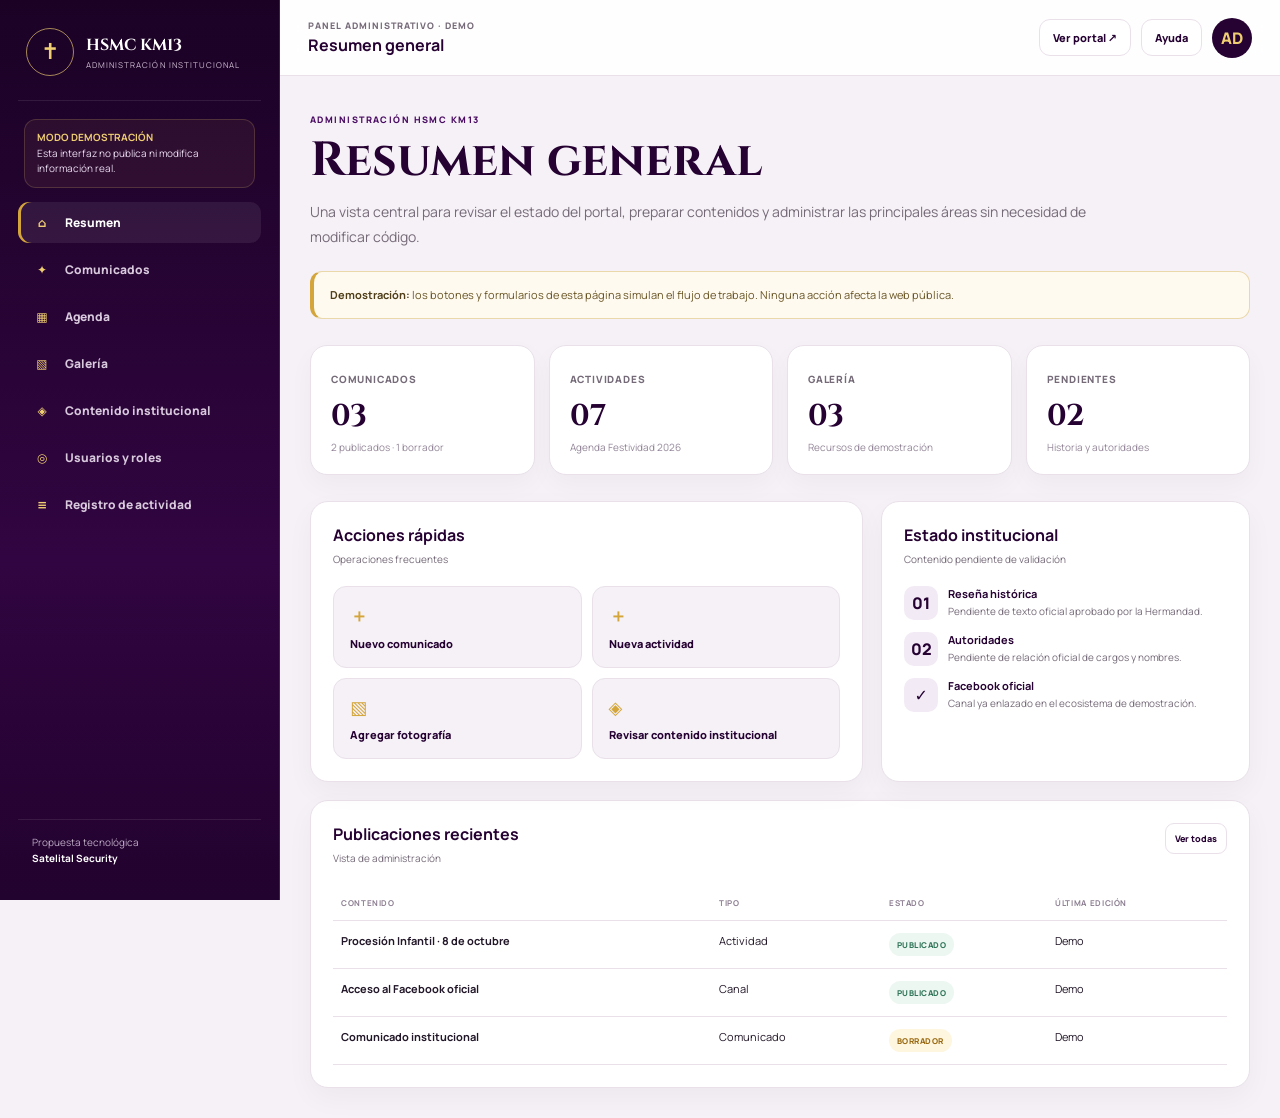
==== admin-demo.html @ 3f267cab "Crear panel administrativo de demostración HSMC KM13" ====
<!doctype html>
<html lang="es">
<head>
<meta charset="utf-8">
<meta name="viewport" content="width=device-width,initial-scale=1,viewport-fit=cover">
<meta name="theme-color" content="#260233">
<title>HSMC KM13 | Panel Administrativo · Demo</title>
<meta name="description" content="Demostración del panel administrativo para la propuesta institucional HSMC KM13.">
<link rel="preconnect" href="https://fonts.googleapis.com">
<link rel="preconnect" href="https://fonts.gstatic.com" crossorigin>
<link href="https://fonts.googleapis.com/css2?family=Cinzel:wght@600;700;800&family=Manrope:wght@400;500;600;700;800&display=swap" rel="stylesheet">
<style>
:root{
  --purple:#260233;--purple2:#4a0b63;--gold:#d4a53b;--gold2:#f0cf72;--ink:#221728;
  --muted:#756a78;--line:#e9e0ea;--paper:#fff;--bg:#f5f1f6;--ok:#31765a;--warn:#9a6a12;
  --shadow:0 18px 55px rgba(38,2,51,.10);--sidebar:280px;
}
*{box-sizing:border-box}html{scroll-behavior:smooth}body{margin:0;background:var(--bg);color:var(--ink);font-family:Manrope,system-ui,sans-serif;-webkit-font-smoothing:antialiased}button,input,textarea,select{font:inherit}button,a{touch-action:manipulation}.app{min-height:100vh;display:grid;grid-template-columns:var(--sidebar) 1fr}.sidebar{position:sticky;top:0;height:100vh;background:linear-gradient(180deg,#1b0225,#310541 62%,#22022e);color:#fff;padding:24px 18px;border-right:1px solid rgba(240,207,114,.16);z-index:30}.brand{display:flex;gap:12px;align-items:center;padding:4px 8px 24px;border-bottom:1px solid rgba(255,255,255,.09)}.brand-mark{width:48px;height:48px;border:1px solid rgba(240,207,114,.65);border-radius:50%;display:grid;place-items:center;color:var(--gold2);font-family:Cinzel,serif;font-size:22px}.brand strong{font-family:Cinzel,serif;display:block;font-size:16px}.brand span{display:block;margin-top:3px;color:#cdbdd2;font-size:8px;letter-spacing:.13em;text-transform:uppercase}.demo-badge{margin:18px 6px 14px;padding:10px 12px;border:1px solid rgba(240,207,114,.18);border-radius:12px;background:rgba(240,207,114,.06);color:#eadbf0;font-size:10px;line-height:1.55}.demo-badge b{color:var(--gold2)}.nav{display:grid;gap:6px}.nav button{width:100%;border:0;background:transparent;color:#d8c9dd;text-align:left;padding:12px 12px;border-radius:11px;display:flex;align-items:center;gap:11px;font-weight:800;font-size:12px;cursor:pointer}.nav button:hover,.nav button.active{background:rgba(255,255,255,.075);color:#fff}.nav button.active{box-shadow:inset 3px 0 0 var(--gold)}.nav .icon{width:24px;text-align:center;color:var(--gold2)}.sidebar-foot{position:absolute;left:18px;right:18px;bottom:20px;padding:14px;border-top:1px solid rgba(255,255,255,.09);color:#bcaac3;font-size:10px;line-height:1.6}.sidebar-foot strong{color:#fff}.main{min-width:0}.topbar{position:sticky;top:0;z-index:20;min-height:76px;background:rgba(255,255,255,.93);backdrop-filter:blur(14px);border-bottom:1px solid var(--line);display:flex;align-items:center;justify-content:space-between;gap:18px;padding:12px 28px}.menu{display:none;border:1px solid var(--line);background:#fff;border-radius:10px;padding:8px 10px}.top-title small{display:block;color:var(--muted);font-size:9px;letter-spacing:.11em;text-transform:uppercase;font-weight:900}.top-title strong{display:block;color:var(--purple);font-size:16px;margin-top:2px}.top-actions{display:flex;align-items:center;gap:10px}.preview-link,.ghost-btn,.primary-btn{border-radius:11px;padding:10px 13px;font-size:11px;font-weight:900;text-decoration:none;border:1px solid var(--line);cursor:pointer}.preview-link,.ghost-btn{background:#fff;color:var(--purple)}.primary-btn{background:linear-gradient(135deg,var(--gold2),var(--gold));color:#2b1830;border-color:transparent}.avatar{width:40px;height:40px;border-radius:50%;background:var(--purple);color:var(--gold2);display:grid;place-items:center;font-weight:900}.content{padding:30px}.page{display:none}.page.active{display:block}.eyebrow{color:var(--purple2);font-size:9px;font-weight:900;letter-spacing:.16em;text-transform:uppercase}.page h1{font-family:Cinzel,serif;color:var(--purple);font-size:clamp(30px,4vw,48px);line-height:1.05;margin:8px 0 10px}.lede{color:var(--muted);max-width:820px;line-height:1.75;font-size:14px}.notice{margin:22px 0;padding:14px 16px;border:1px solid #ead8ab;border-left:4px solid var(--gold);background:#fffaf0;border-radius:12px;color:#695524;font-size:11px;line-height:1.6}.notice strong{color:#4e3d16}.metrics{display:grid;grid-template-columns:repeat(4,1fr);gap:14px;margin:26px 0}.metric{background:#fff;border:1px solid var(--line);border-radius:17px;padding:20px;box-shadow:0 10px 26px rgba(38,2,51,.035)}.metric span{color:var(--muted);font-size:10px;font-weight:900;text-transform:uppercase;letter-spacing:.08em}.metric b{display:block;color:var(--purple);font-family:Cinzel,serif;font-size:30px;margin-top:8px}.metric small{display:block;color:#938698;font-size:10px;margin-top:4px}.grid-2{display:grid;grid-template-columns:1.2fr .8fr;gap:18px}.card{background:#fff;border:1px solid var(--line);border-radius:18px;padding:22px;box-shadow:0 10px 28px rgba(38,2,51,.04)}.card-head{display:flex;align-items:flex-start;justify-content:space-between;gap:15px;margin-bottom:18px}.card h2{font-size:16px;color:var(--purple);margin:0}.card-head small{color:var(--muted);font-size:10px}.quick{display:grid;grid-template-columns:repeat(2,1fr);gap:10px}.quick button{border:1px solid var(--line);background:var(--bg);border-radius:13px;padding:16px;text-align:left;color:var(--purple);font-weight:900;font-size:11px;cursor:pointer}.quick button span{display:block;color:var(--gold);font-size:18px;margin-bottom:8px}.quick button:hover{background:#fff}.table{width:100%;border-collapse:collapse}.table th,.table td{text-align:left;padding:12px 8px;border-bottom:1px solid var(--line);font-size:11px;vertical-align:top}.table th{color:#8b7d90;text-transform:uppercase;letter-spacing:.08em;font-size:8px}.pill{display:inline-flex;align-items:center;gap:6px;padding:6px 8px;border-radius:999px;font-size:8px;font-weight:900;text-transform:uppercase;letter-spacing:.06em}.pill.ok{background:#edf7f2;color:var(--ok)}.pill.draft{background:#fff6df;color:var(--warn)}.pill.wait{background:#f2eef5;color:var(--purple)}.activity{display:grid;gap:12px}.activity-item{display:grid;grid-template-columns:34px 1fr;gap:10px}.activity-dot{width:34px;height:34px;border-radius:10px;background:#f2eaf4;color:var(--purple);display:grid;place-items:center;font-weight:900}.activity-item strong{display:block;font-size:11px;color:var(--purple)}.activity-item span{display:block;color:var(--muted);font-size:10px;margin-top:3px;line-height:1.5}.toolbar{display:flex;gap:10px;flex-wrap:wrap;margin:22px 0}.search{flex:1;min-width:220px;border:1px solid var(--line);background:#fff;border-radius:11px;padding:11px 13px}.list-grid{display:grid;gap:12px}.item-card{background:#fff;border:1px solid var(--line);border-radius:16px;padding:18px;display:grid;grid-template-columns:1fr auto;gap:20px;align-items:center}.item-card small{color:var(--purple2);font-size:8px;font-weight:900;letter-spacing:.1em;text-transform:uppercase}.item-card h3{color:var(--purple);font-size:15px;margin:5px 0}.item-card p{color:var(--muted);font-size:11px;line-height:1.55;margin:0}.item-actions{display:flex;gap:7px}.mini{border:1px solid var(--line);background:#fff;border-radius:9px;padding:8px 9px;color:var(--purple);font-size:9px;font-weight:900;cursor:pointer}.agenda-board{display:grid;grid-template-columns:repeat(3,1fr);gap:12px}.agenda-card{background:#fff;border:1px solid var(--line);border-radius:16px;padding:18px}.agenda-date{display:flex;align-items:flex-end;gap:8px}.agenda-date b{font-family:Cinzel,serif;color:var(--purple);font-size:30px;line-height:1}.agenda-date span{color:var(--gold);font-size:9px;font-weight:900;text-transform:uppercase}.agenda-card h3{font-size:13px;color:var(--purple);margin:12px 0 4px}.agenda-card p{margin:0;color:var(--muted);font-size:10px;line-height:1.5}.gallery-admin{display:grid;grid-template-columns:repeat(3,1fr);gap:12px}.media-card{background:#fff;border:1px solid var(--line);border-radius:16px;overflow:hidden}.media-card img{width:100%;aspect-ratio:16/10;object-fit:cover}.media-body{padding:13px}.media-body strong{display:block;color:var(--purple);font-size:11px}.media-body span{display:block;color:var(--muted);font-size:9px;margin-top:4px}.upload-box{border:2px dashed #d8cadc;background:#fbf8fc;border-radius:18px;padding:38px;text-align:center;color:var(--muted)}.upload-box b{display:block;color:var(--purple);margin:8px 0;font-size:13px}.form-grid{display:grid;grid-template-columns:1fr 1fr;gap:14px}.field{display:grid;gap:6px}.field.full{grid-column:1/-1}.field label{color:var(--purple);font-size:9px;font-weight:900;text-transform:uppercase;letter-spacing:.08em}.field input,.field textarea,.field select{border:1px solid var(--line);background:#fff;border-radius:11px;padding:11px 12px;color:var(--ink)}.field textarea{min-height:120px;resize:vertical}.save-row{display:flex;justify-content:flex-end;gap:10px;margin-top:16px}.role-grid{display:grid;grid-template-columns:repeat(3,1fr);gap:14px}.role{background:#fff;border:1px solid var(--line);border-radius:17px;padding:20px}.role h3{color:var(--purple);font-size:14px;margin:0 0 8px}.role p{color:var(--muted);font-size:10px;line-height:1.55}.role ul{margin:14px 0 0;padding-left:18px;color:var(--muted);font-size:10px;line-height:1.8}.modal{position:fixed;inset:0;background:rgba(20,3,27,.62);display:none;place-items:center;padding:18px;z-index:100}.modal.open{display:grid}.modal-box{width:min(620px,100%);max-height:88vh;overflow:auto;background:#fff;border-radius:20px;box-shadow:0 30px 90px rgba(0,0,0,.28);padding:24px}.modal-head{display:flex;justify-content:space-between;gap:15px;align-items:center;margin-bottom:18px}.modal-head h2{margin:0;color:var(--purple);font-size:18px}.close{border:0;background:#f0ebf2;border-radius:9px;width:34px;height:34px;color:var(--purple);font-weight:900;cursor:pointer}.toast{position:fixed;right:20px;bottom:20px;z-index:120;background:var(--purple);color:#fff;padding:13px 16px;border-radius:12px;box-shadow:var(--shadow);font-size:11px;display:none}.toast.show{display:block}.toast b{color:var(--gold2)}
@media(max-width:1100px){.metrics{grid-template-columns:1fr 1fr}.grid-2{grid-template-columns:1fr}.agenda-board,.gallery-admin,.role-grid{grid-template-columns:1fr 1fr}}
@media(max-width:820px){.app{display:block}.sidebar{position:fixed;left:-300px;width:280px;transition:.22s}.sidebar.open{left:0}.menu{display:inline-block}.topbar{padding:10px 16px}.content{padding:22px 16px}.top-title strong{font-size:14px}.preview-link{display:none}}
@media(max-width:600px){.metrics{grid-template-columns:1fr 1fr}.metric{padding:16px}.metric b{font-size:24px}.agenda-board,.gallery-admin,.role-grid,.quick,.form-grid{grid-template-columns:1fr}.field.full{grid-column:auto}.item-card{grid-template-columns:1fr}.item-actions{justify-content:flex-start}.content{padding-bottom:80px}.top-actions .ghost-btn{display:none}}
</style>
</head>
<body>
<div class="app">
<aside class="sidebar" id="sidebar">
  <div class="brand"><div class="brand-mark">✝</div><div><strong>HSMC KM13</strong><span>Administración institucional</span></div></div>
  <div class="demo-badge"><b>MODO DEMOSTRACIÓN</b><br>Esta interfaz no publica ni modifica información real.</div>
  <nav class="nav" aria-label="Panel administrativo">
    <button class="active" data-page="dashboard"><span class="icon">⌂</span>Resumen</button>
    <button data-page="comunicados"><span class="icon">✦</span>Comunicados</button>
    <button data-page="agenda"><span class="icon">▦</span>Agenda</button>
    <button data-page="galeria"><span class="icon">▧</span>Galería</button>
    <button data-page="institucional"><span class="icon">◈</span>Contenido institucional</button>
    <button data-page="usuarios"><span class="icon">◎</span>Usuarios y roles</button>
    <button data-page="actividad"><span class="icon">≡</span>Registro de actividad</button>
  </nav>
  <div class="sidebar-foot">Propuesta tecnológica<br><strong>Satelital Security</strong></div>
</aside>

<div class="main">
<header class="topbar">
  <div style="display:flex;align-items:center;gap:12px">
    <button class="menu" id="menu" aria-label="Abrir menú">☰</button>
    <div class="top-title"><small>Panel administrativo · Demo</small><strong id="pageTitle">Resumen general</strong></div>
  </div>
  <div class="top-actions">
    <a class="preview-link" href="institucional.html" target="_blank" rel="noopener noreferrer">Ver portal ↗</a>
    <button class="ghost-btn" id="helpBtn">Ayuda</button>
    <div class="avatar" title="Administrador de demostración">AD</div>
  </div>
</header>

<main class="content">
<section class="page active" id="dashboard">
  <span class="eyebrow">Administración HSMC KM13</span>
  <h1>Resumen general</h1>
  <p class="lede">Una vista central para revisar el estado del portal, preparar contenidos y administrar las principales áreas sin necesidad de modificar código.</p>
  <div class="notice"><strong>Demostración:</strong> los botones y formularios de esta página simulan el flujo de trabajo. Ninguna acción afecta la web pública.</div>

  <div class="metrics">
    <div class="metric"><span>Comunicados</span><b>03</b><small>2 publicados · 1 borrador</small></div>
    <div class="metric"><span>Actividades</span><b>07</b><small>Agenda Festividad 2026</small></div>
    <div class="metric"><span>Galería</span><b>03</b><small>Recursos de demostración</small></div>
    <div class="metric"><span>Pendientes</span><b>02</b><small>Historia y autoridades</small></div>
  </div>

  <div class="grid-2">
    <div class="card">
      <div class="card-head"><div><h2>Acciones rápidas</h2><small>Operaciones frecuentes</small></div></div>
      <div class="quick">
        <button data-open="comunicado"><span>＋</span>Nuevo comunicado</button>
        <button data-open="evento"><span>＋</span>Nueva actividad</button>
        <button data-page-jump="galeria"><span>▧</span>Agregar fotografía</button>
        <button data-page-jump="institucional"><span>◈</span>Revisar contenido institucional</button>
      </div>
    </div>
    <div class="card">
      <div class="card-head"><div><h2>Estado institucional</h2><small>Contenido pendiente de validación</small></div></div>
      <div class="activity">
        <div class="activity-item"><div class="activity-dot">01</div><div><strong>Reseña histórica</strong><span>Pendiente de texto oficial aprobado por la Hermandad.</span></div></div>
        <div class="activity-item"><div class="activity-dot">02</div><div><strong>Autoridades</strong><span>Pendiente de relación oficial de cargos y nombres.</span></div></div>
        <div class="activity-item"><div class="activity-dot">✓</div><div><strong>Facebook oficial</strong><span>Canal ya enlazado en el ecosistema de demostración.</span></div></div>
      </div>
    </div>
  </div>

  <div class="card" style="margin-top:18px">
    <div class="card-head"><div><h2>Publicaciones recientes</h2><small>Vista de administración</small></div><button class="mini" data-page-jump="comunicados">Ver todas</button></div>
    <table class="table">
      <thead><tr><th>Contenido</th><th>Tipo</th><th>Estado</th><th>Última edición</th></tr></thead>
      <tbody>
        <tr><td><strong>Procesión Infantil · 8 de octubre</strong></td><td>Actividad</td><td><span class="pill ok">Publicado</span></td><td>Demo</td></tr>
        <tr><td><strong>Acceso al Facebook oficial</strong></td><td>Canal</td><td><span class="pill ok">Publicado</span></td><td>Demo</td></tr>
        <tr><td><strong>Comunicado institucional</strong></td><td>Comunicado</td><td><span class="pill draft">Borrador</span></td><td>Demo</td></tr>
      </tbody>
    </table>
  </div>
</section>

<section class="page" id="comunicados">
  <span class="eyebrow">Gestión de contenidos</span><h1>Comunicados</h1>
  <p class="lede">Creación, edición y publicación de avisos oficiales con control de estado antes de hacerlos visibles al público.</p>
  <div class="toolbar"><input class="search" placeholder="Buscar comunicados…"><button class="primary-btn" data-open="comunicado">＋ Nuevo comunicado</button></div>
  <div class="list-grid" id="comunicadoList">
    <article class="item-card"><div><small>Publicado · Festividad</small><h3>Procesión Infantil · 8 de octubre</h3><p>Actividad destacada con horario y acceso al recorrido oficial.</p></div><div class="item-actions"><button class="mini demo-action">Editar</button><button class="mini demo-action">Vista previa</button></div></article>
    <article class="item-card"><div><small>Publicado · Canal oficial</small><h3>Facebook oficial HSMC KM13</h3><p>Acceso directo a publicaciones y transmisiones.</p></div><div class="item-actions"><button class="mini demo-action">Editar</button><button class="mini demo-action">Vista previa</button></div></article>
    <article class="item-card"><div><small>Borrador · Institucional</small><h3>Comunicado institucional</h3><p>Contenido de ejemplo aún no publicado.</p></div><div class="item-actions"><button class="mini demo-action">Editar</button><button class="mini demo-action">Revisar</button></div></article>
  </div>
</section>

<section class="page" id="agenda">
  <span class="eyebrow">Calendario institucional</span><h1>Agenda</h1>
  <p class="lede">Gestión de fechas, horarios y actividades que luego podrán mostrarse en el portal y en la aplicación móvil.</p>
  <div class="toolbar"><button class="primary-btn" data-open="evento">＋ Nueva actividad</button><button class="ghost-btn demo-action">Ordenar fechas</button></div>
  <div class="agenda-board">
    <article class="agenda-card"><div class="agenda-date"><b>08</b><span>OCT · 2026</span></div><h3>Procesión Infantil</h3><p>Jueves · 2:00 p. m.</p></article>
    <article class="agenda-card"><div class="agenda-date"><b>11</b><span>OCT · 2026</span></div><h3>Procesión Invitación</h3><p>Domingo · 12:00 m.</p></article>
    <article class="agenda-card"><div class="agenda-date"><b>17</b><span>OCT · 2026</span></div><h3>Procesión Extraordinaria</h3><p>Sábado · 7:00 a. m.</p></article>
    <article class="agenda-card"><div class="agenda-date"><b>18</b><span>OCT · 2026</span></div><h3>Procesión Extraordinaria</h3><p>Domingo · 9:00 a. m.</p></article>
    <article class="agenda-card"><div class="agenda-date"><b>31</b><span>OCT · 2026</span></div><h3>Procesión · Primer día</h3><p>Sábado · 7:00 a. m.</p></article>
    <article class="agenda-card"><div class="agenda-date"><b>01</b><span>NOV · 2026</span></div><h3>Procesión · Segundo día</h3><p>Domingo · 7:00 a. m.</p></article>
  </div>
</section>

<section class="page" id="galeria">
  <span class="eyebrow">Archivo visual</span><h1>Galería</h1>
  <p class="lede">Carga y organización de fotografías y videos autorizados antes de su publicación en el portal institucional.</p>
  <div class="upload-box"><div style="font-size:30px;color:var(--gold)">＋</div><b>Agregar material autorizado</b><span>En la versión real aquí se cargarán imágenes o videos y se asignarán título, fecha y categoría.</span><div style="margin-top:14px"><button class="primary-btn demo-action">Seleccionar archivo</button></div></div>
  <div class="gallery-admin" style="margin-top:18px">
    <article class="media-card"><img src="assets/lienzo-oficial-hsmc.png" alt="Lienzo oficial HSMC KM13"><div class="media-body"><strong>Lienzo oficial HSMC KM13</strong><span>Identidad institucional</span></div></article>
    <article class="media-card"><img src="assets/recorrido-11-octubre.png" alt="Recorrido 11 de octubre"><div class="media-body"><strong>Recorrido · 11 de octubre</strong><span>Festividad 2026</span></div></article>
    <article class="media-card"><img src="assets/recorrido-17-octubre.png" alt="Recorrido 17 de octubre"><div class="media-body"><strong>Recorrido · 17 de octubre</strong><span>Festividad 2026</span></div></article>
  </div>
</section>

<section class="page" id="institucional">
  <span class="eyebrow">Información oficial</span><h1>Contenido institucional</h1>
  <p class="lede">Área destinada a mantener actualizados los datos oficiales de la Hermandad con un flujo de validación antes de publicar.</p>
  <div class="notice"><strong>Control de publicación:</strong> los campos mostrados son ejemplos. La versión real debe requerir aprobación antes de hacer visibles cambios institucionales.</div>
  <div class="card">
    <form id="institutionalForm" class="form-grid">
      <div class="field full"><label>Reseña histórica</label><textarea placeholder="Pendiente de texto oficial validado por la Hermandad…"></textarea></div>
      <div class="field"><label>Hermano Mayor / autoridad principal</label><input placeholder="Pendiente de validación"></div>
      <div class="field"><label>Periodo</label><input placeholder="Pendiente de validación"></div>
      <div class="field"><label>Dirección / sede</label><input placeholder="Pendiente de validación"></div>
      <div class="field"><label>Teléfono institucional</label><input placeholder="Pendiente de validación"></div>
      <div class="field"><label>Correo institucional</label><input placeholder="Pendiente de validación"></div>
      <div class="field"><label>Facebook oficial</label><input value="Canal enlazado en la propuesta" readonly></div>
    </form>
    <div class="save-row"><button class="ghost-btn demo-action">Guardar borrador</button><button class="primary-btn demo-action">Enviar a revisión</button></div>
  </div>
</section>

<section class="page" id="usuarios">
  <span class="eyebrow">Seguridad y permisos</span><h1>Usuarios y roles</h1>
  <p class="lede">Propuesta de permisos para que cada responsable vea únicamente las funciones que necesita.</p>
  <div class="role-grid">
    <article class="role"><h3>Administrador</h3><p>Control general de la plataforma.</p><ul><li>Gestionar usuarios</li><li>Publicar y editar</li><li>Configurar módulos</li><li>Revisar actividad</li></ul></article>
    <article class="role"><h3>Editor</h3><p>Gestión cotidiana del contenido.</p><ul><li>Crear comunicados</li><li>Editar agenda</li><li>Gestionar galería</li><li>Enviar a revisión</li></ul></article>
    <article class="role"><h3>Revisor</h3><p>Validación previa a publicación.</p><ul><li>Revisar contenido</li><li>Aprobar publicaciones</li><li>Rechazar con observación</li><li>Sin acceso técnico</li></ul></article>
  </div>
</section>

<section class="page" id="actividad">
  <span class="eyebrow">Control y trazabilidad</span><h1>Registro de actividad</h1>
  <p class="lede">Historial de cambios para saber qué contenido fue creado, editado o aprobado y por qué usuario.</p>
  <div class="card">
    <table class="table">
      <thead><tr><th>Acción</th><th>Área</th><th>Usuario</th><th>Estado</th></tr></thead>
      <tbody>
        <tr><td>Actualización de recorrido</td><td>Agenda</td><td>Administrador demo</td><td><span class="pill ok">Registrado</span></td></tr>
        <tr><td>Creación de comunicado</td><td>Actualidad</td><td>Editor demo</td><td><span class="pill draft">Borrador</span></td></tr>
        <tr><td>Solicitud de validación</td><td>Institucional</td><td>Editor demo</td><td><span class="pill wait">Pendiente</span></td></tr>
      </tbody>
    </table>
  </div>
</section>
</main>
</div>
</div>

<div class="modal" id="modal">
  <div class="modal-box">
    <div class="modal-head"><h2 id="modalTitle">Nuevo contenido</h2><button class="close" id="closeModal" aria-label="Cerrar">✕</button></div>
    <form id="demoForm" class="form-grid">
      <div class="field"><label>Título</label><input id="demoTitle" required placeholder="Título del contenido"></div>
      <div class="field"><label>Tipo</label><select id="demoType"><option>Comunicado</option><option>Actividad</option></select></div>
      <div class="field"><label>Fecha</label><input type="date"></div>
      <div class="field"><label>Estado</label><select><option>Borrador</option><option>Enviar a revisión</option></select></div>
      <div class="field full"><label>Contenido</label><textarea placeholder="Escriba aquí el contenido de demostración…"></textarea></div>
    </form>
    <div class="save-row"><button class="ghost-btn" id="cancelModal">Cancelar</button><button class="primary-btn" id="saveDemo">Guardar demostración</button></div>
  </div>
</div>
<div class="toast" id="toast"><b>Demo:</b> acción simulada. No se modificó información real.</div>

<script>
const sidebar=document.getElementById('sidebar');
const menu=document.getElementById('menu');
const pages=[...document.querySelectorAll('.page')];
const navButtons=[...document.querySelectorAll('.nav button[data-page]')];
const pageTitle=document.getElementById('pageTitle');
const titles={dashboard:'Resumen general',comunicados:'Comunicados',agenda:'Agenda',galeria:'Galería',institucional:'Contenido institucional',usuarios:'Usuarios y roles',actividad:'Registro de actividad'};
function go(page){
  pages.forEach(p=>p.classList.toggle('active',p.id===page));
  navButtons.forEach(b=>b.classList.toggle('active',b.dataset.page===page));
  pageTitle.textContent=titles[page]||'Panel administrativo';
  sidebar.classList.remove('open');
  window.scrollTo({top:0,behavior:'smooth'});
}
navButtons.forEach(b=>b.addEventListener('click',()=>go(b.dataset.page)));
document.querySelectorAll('[data-page-jump]').forEach(b=>b.addEventListener('click',()=>go(b.dataset.pageJump)));
menu.addEventListener('click',()=>sidebar.classList.toggle('open'));

const modal=document.getElementById('modal'),modalTitle=document.getElementById('modalTitle'),demoType=document.getElementById('demoType'),demoTitle=document.getElementById('demoTitle');
function openModal(type){
  modal.classList.add('open');
  if(type==='evento'){modalTitle.textContent='Nueva actividad · Demo';demoType.value='Actividad'}
  else{modalTitle.textContent='Nuevo comunicado · Demo';demoType.value='Comunicado'}
  setTimeout(()=>demoTitle.focus(),50);
}
function closeModal(){modal.classList.remove('open')}
document.querySelectorAll('[data-open]').forEach(b=>b.addEventListener('click',()=>openModal(b.dataset.open)));
document.getElementById('closeModal').addEventListener('click',closeModal);
document.getElementById('cancelModal').addEventListener('click',e=>{e.preventDefault();closeModal()});
modal.addEventListener('click',e=>{if(e.target===modal)closeModal()});

const toast=document.getElementById('toast');
function showToast(){toast.classList.add('show');setTimeout(()=>toast.classList.remove('show'),2300)}
document.querySelectorAll('.demo-action').forEach(b=>b.addEventListener('click',e=>{e.preventDefault();showToast()}));
document.getElementById('saveDemo').addEventListener('click',e=>{e.preventDefault();closeModal();showToast()});
document.getElementById('helpBtn').addEventListener('click',()=>alert('Este panel es una demostración visual. Ninguna acción publica ni modifica información real.'));
document.addEventListener('keydown',e=>{if(e.key==='Escape'){closeModal();sidebar.classList.remove('open')}});
</script>
</body>
</html>
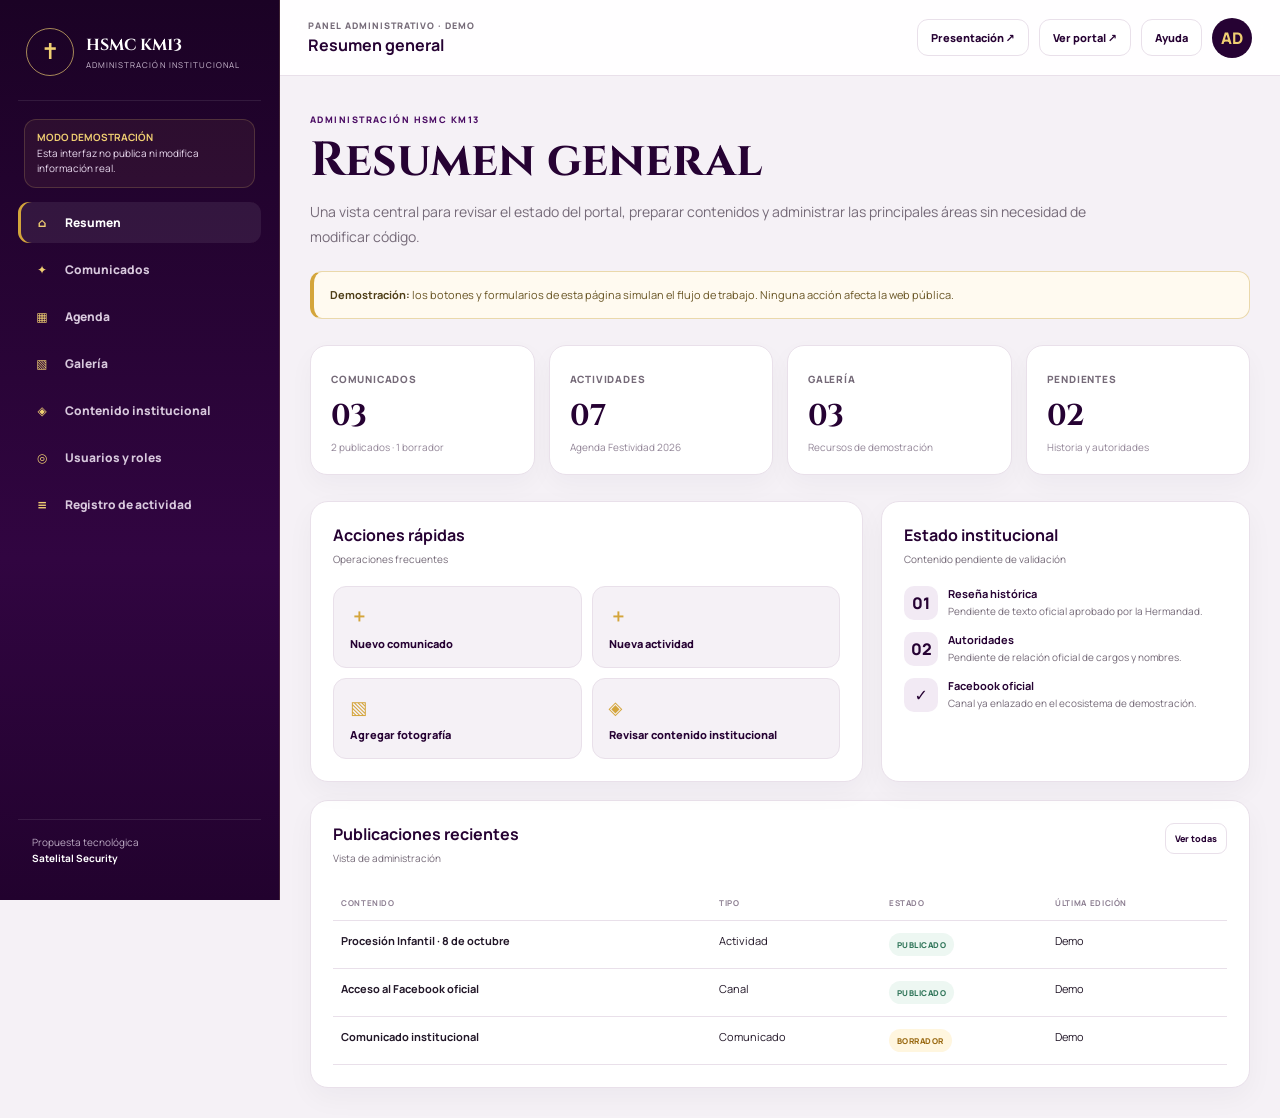
==== commit cced1585: "Agregar acceso a presentación ejecutiva desde panel demo" ====
--- a/admin-demo.html
+++ b/admin-demo.html
@@ -45,7 +45,7 @@
     <div class="top-title"><small>Panel administrativo · Demo</small><strong id="pageTitle">Resumen general</strong></div>
   </div>
   <div class="top-actions">
-    <a class="preview-link" href="institucional.html" target="_blank" rel="noopener noreferrer">Ver portal ↗</a>
+    <a class="preview-link" href="presentacion.html" target="_blank" rel="noopener noreferrer">Presentación ↗</a><a class="preview-link" href="institucional.html" target="_blank" rel="noopener noreferrer">Ver portal ↗</a>
     <button class="ghost-btn" id="helpBtn">Ayuda</button>
     <div class="avatar" title="Administrador de demostración">AD</div>
   </div>
